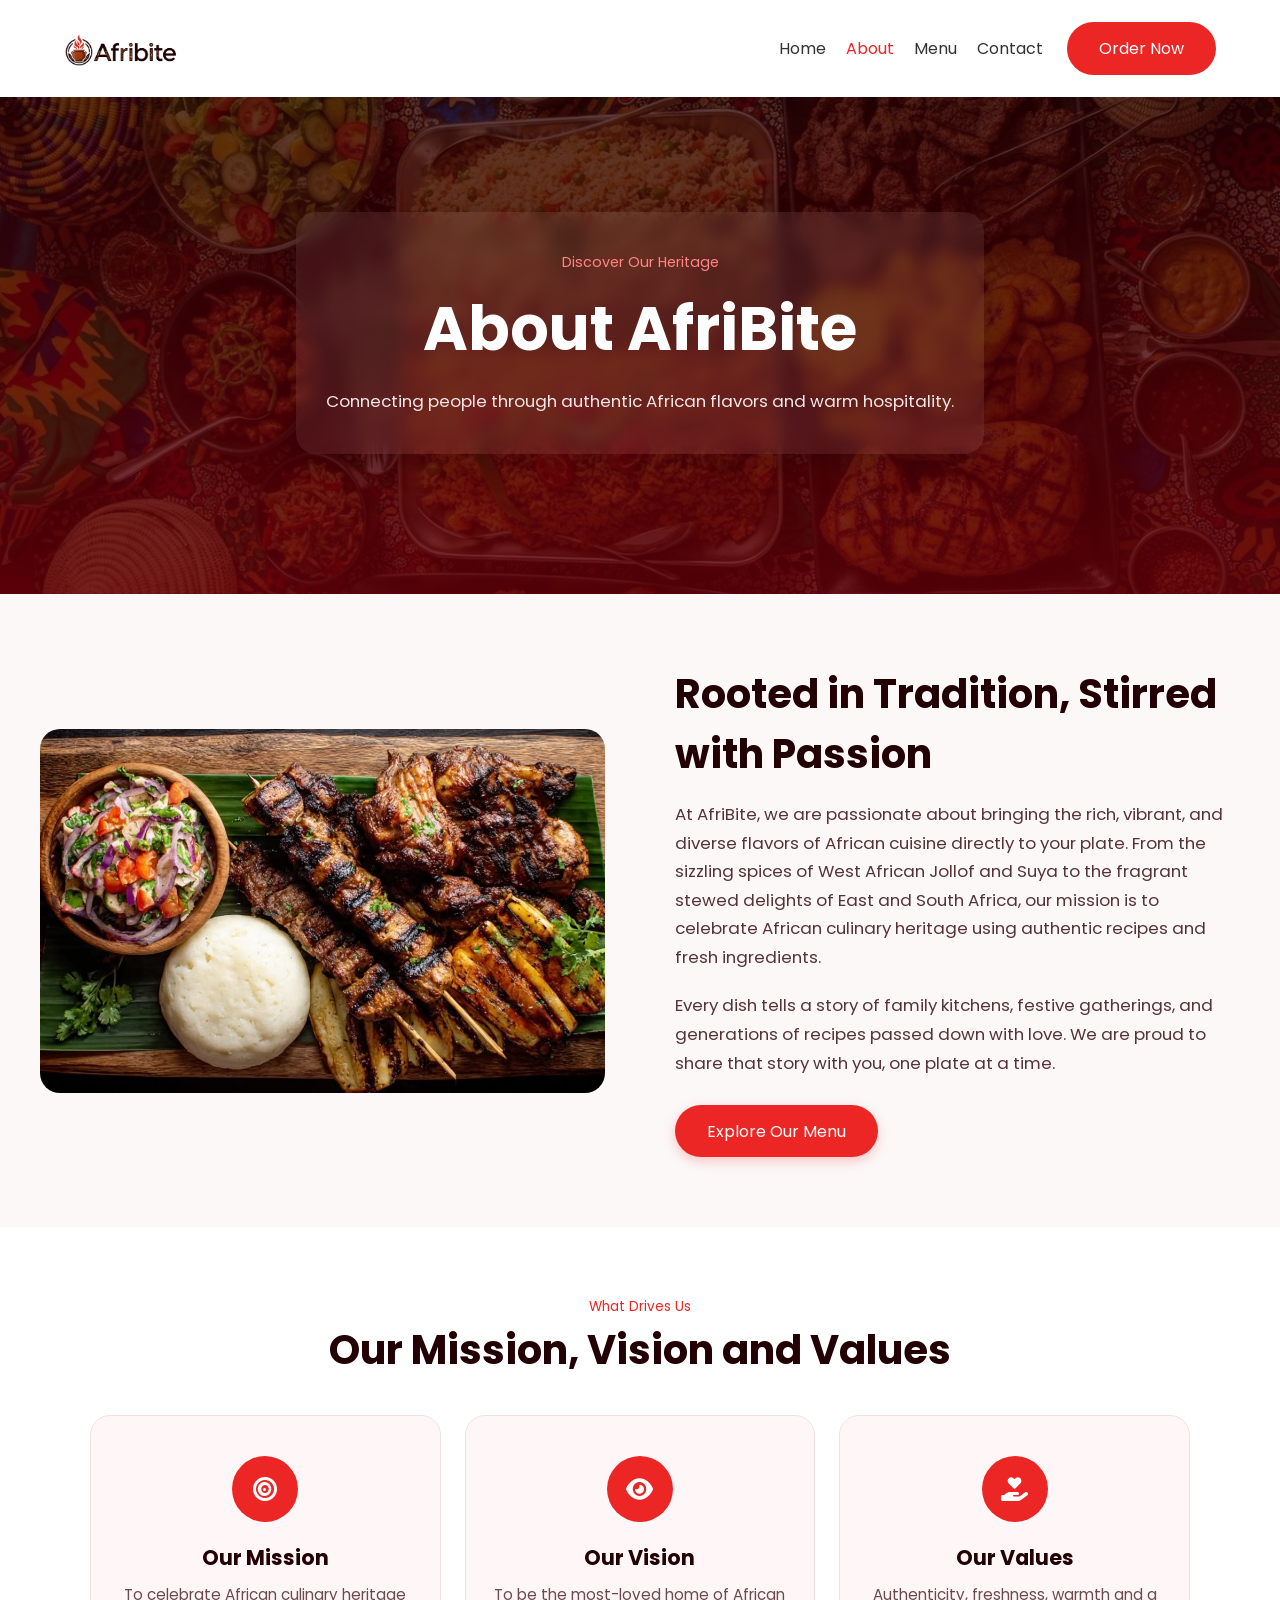
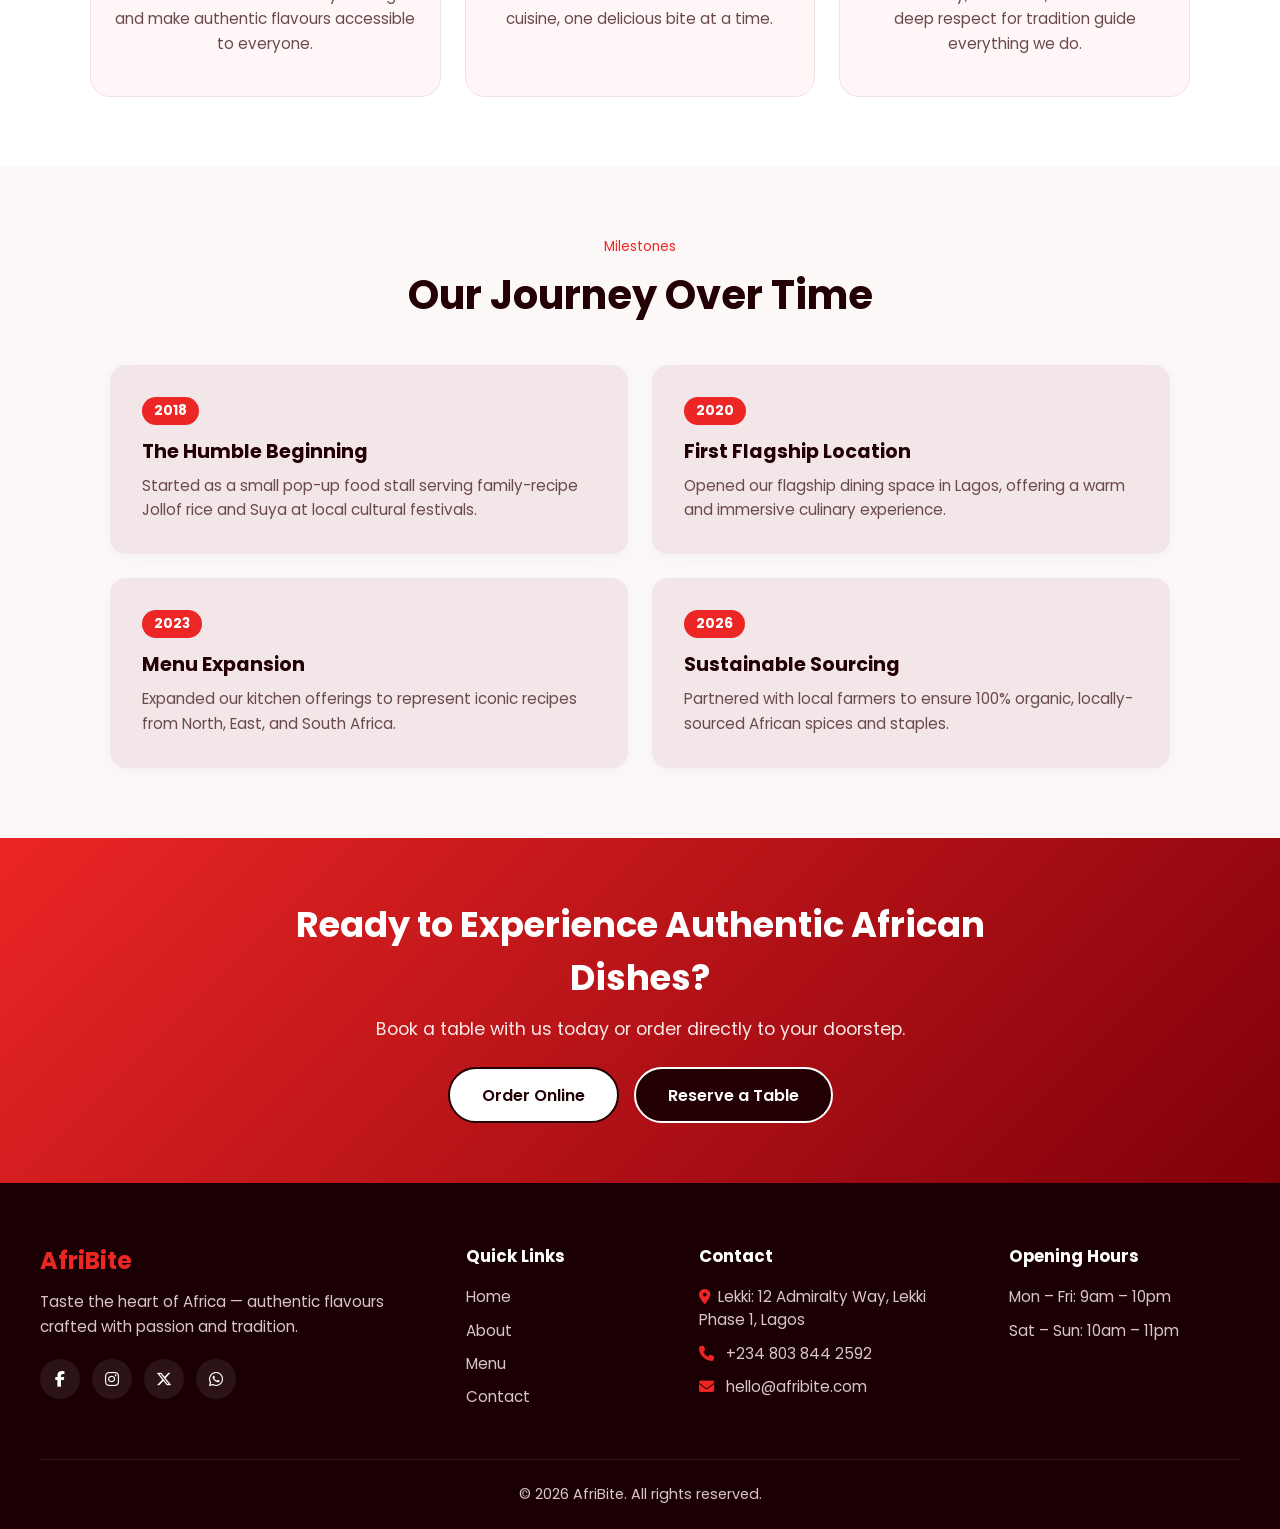
==== about.html @ a1549104 "first commit" ====
<!doctype html>
<html lang="en">
  <head>
    <meta charset="UTF-8" />
    <meta name="viewport" content="width=device-width, initial-scale=1.0" />
    <title>About | Afribite</title>
    <link rel="preconnect" href="https://fonts.googleapis.com" />
    <link rel="preconnect" href="https://fonts.gstatic.com" crossorigin />
    <link
      href="https://fonts.googleapis.com/css2?family=Bricolage+Grotesque:opsz,wght@12..96,200..800&family=Poppins:ital,wght@0,100;0,200;0,300;0,400;0,500;0,600;0,700;0,800;0,900;1,100;1,200;1,300;1,400;1,500;1,600;1,700;1,800;1,900&display=swap"
      rel="stylesheet"
    />
    <link
      rel="stylesheet"
      href="https://cdnjs.cloudflare.com/ajax/libs/font-awesome/6.5.1/css/all.min.css"
      crossorigin="anonymous"
      referrerpolicy="no-referrer"
    />
    <link rel="stylesheet" href="about.css" />
  </head>
  <body>
    <!-- SHARED HEADER -->
    <header class="header">
      <div class="header-container">
        <a href="index.html" class="logo">
          <img src="Assets/Code_Generated_Image.png" alt="Afribite Logo" />
        </a>
        <div class="nav-cta">
          <nav class="nav">
            <ul class="nav-list">
              <li><a href="index.html" class="nav-link">Home</a></li>
              <li><a href="about.html" class="nav-link active">About</a></li>
              <li><a href="menu.html" class="nav-link">Menu</a></li>
              <li><a href="contact.html" class="nav-link">Contact</a></li>
            </ul>
          </nav>

          <div class="header-actions">
            <a href="menu.html" class="btn btn-primary">Order Now</a>
          </div>
        </div>
        <i class="fa-solid fa-bars-staggered menu-icon"></i>
      </div>
    </header>

    <!-- PAGE BANNER -->
    <section class="page-banner">
      <div class="page-banner-inner">
        <p class="banner-eyebrow">Discover Our Heritage</p>
        <h1>About AfriBite</h1>
        <p class="banner-subtitle">
          Connecting people through authentic African flavors and warm
          hospitality.
        </p>
      </div>
    </section>

    <!-- INTRO / STORY -->
    <section class="about-section">
      <div class="about-container">
        <div class="about-image-wrapper">
          <img
            src="Assets/Africa.jpg"
            alt="AfriBite African Dish"
            class="about-img"
          />
        </div>
        <div class="about-content">
          <h2 class="about-title">Rooted in Tradition, Stirred with Passion</h2>
          <p class="about-description">
            At AfriBite, we are passionate about bringing the rich, vibrant, and
            diverse flavors of African cuisine directly to your plate. From the
            sizzling spices of West African Jollof and Suya to the fragrant
            stewed delights of East and South Africa, our mission is to
            celebrate African culinary heritage using authentic recipes and
            fresh ingredients.
          </p>
          <p class="about-description">
            Every dish tells a story of family kitchens, festive gatherings, and
            generations of recipes passed down with love. We are proud to share
            that story with you, one plate at a time.
          </p>
          <a href="menu.html" class="about-btn">Explore Our Menu</a>
        </div>
      </div>
    </section>

    <!-- MISSION / VISION / VALUES -->
    <section class="pillars-section">
      <div class="pillars-head">
        <p class="section-eyebrow">What Drives Us</p>
        <h2>Our Mission, Vision and Values</h2>
      </div>
      <div class="pillars-grid">
        <div class="pillar-card">
          <span class="pillar-icon"><i class="fa-solid fa-bullseye"></i></span>
          <h3>Our Mission</h3>
          <p>
            To celebrate African culinary heritage and make authentic flavours
            accessible to everyone.
          </p>
        </div>
        <div class="pillar-card">
          <span class="pillar-icon"><i class="fa-solid fa-eye"></i></span>
          <h3>Our Vision</h3>
          <p>
            To be the most-loved home of African cuisine, one delicious bite at
            a time.
          </p>
        </div>
        <div class="pillar-card">
          <span class="pillar-icon">
            <i class="fa-solid fa-hand-holding-heart"></i>
          </span>
          <h3>Our Values</h3>
          <p>
            Authenticity, freshness, warmth and a deep respect for tradition
            guide everything we do.
          </p>
        </div>
      </div>
    </section>

    <!--  OUR JOURNEY / TIMELINE -->
    <section class="timeline-section">
      <div class="timeline-head">
        <p class="section-eyebrow">Milestones</p>
        <h2>Our Journey Over Time</h2>
      </div>
      <div class="timeline-grid">
        <div class="timeline-item">
          <div class="timeline-year">2018</div>
          <h3>The Humble Beginning</h3>
          <p>
            Started as a small pop-up food stall serving family-recipe Jollof
            rice and Suya at local cultural festivals.
          </p>
        </div>
        <div class="timeline-item">
          <div class="timeline-year">2020</div>
          <h3>First Flagship Location</h3>
          <p>
            Opened our flagship dining space in Lagos, offering a warm and
            immersive culinary experience.
          </p>
        </div>
        <div class="timeline-item">
          <div class="timeline-year">2023</div>
          <h3>Menu Expansion</h3>
          <p>
            Expanded our kitchen offerings to represent iconic recipes from
            North, East, and South Africa.
          </p>
        </div>
        <div class="timeline-item">
          <div class="timeline-year">2026</div>
          <h3>Sustainable Sourcing</h3>
          <p>
            Partnered with local farmers to ensure 100% organic, locally-sourced
            African spices and staples.
          </p>
        </div>
      </div>
    </section>

    <!--  CALL TO ACTION BANNER -->
    <section class="cta-section">
      <div class="cta-content">
        <h2>Ready to Experience Authentic African Dishes?</h2>
        <p>Book a table with us today or order directly to your doorstep.</p>
        <div class="cta-buttons">
          <a href="menu.html" class="cta-btn primary">Order Online</a>
          <a href="contact.html" class="cta-btn secondary">Reserve a Table</a>
        </div>
      </div>
    </section>

    <!-- FOOTER -->
    <footer class="footer">
      <div class="footer-grid">
        <div class="footer-col footer-brand">
          <h3>AfriBite</h3>
          <p>
            Taste the heart of Africa — authentic flavours crafted with passion
            and tradition.
          </p>
          <div class="footer-socials">
            <a href="#" aria-label="Facebook"
              ><i class="fa-brands fa-facebook-f"></i
            ></a>
            <a href="#" aria-label="Instagram"
              ><i class="fa-brands fa-instagram"></i
            ></a>
            <a href="#" aria-label="Twitter"
              ><i class="fa-brands fa-x-twitter"></i
            ></a>
            <a href="#" aria-label="WhatsApp"
              ><i class="fa-brands fa-whatsapp"></i
            ></a>
          </div>
        </div>
        <div class="footer-col">
          <h4>Quick Links</h4>
          <ul>
            <li><a href="index.html">Home</a></li>
            <li><a href="about.html">About</a></li>
            <li><a href="menu.html">Menu</a></li>
            <li><a href="contact.html">Contact</a></li>
          </ul>
        </div>
        <div class="footer-col">
          <h4>Contact</h4>
          <ul>
            <li>
              <i class="fa-solid fa-location-dot"></i>Lekki: 12 Admiralty Way,
              Lekki Phase 1, Lagos
            </li>
            <li><i class="fa-solid fa-phone"></i> +234 803 844 2592</li>
            <li><i class="fa-solid fa-envelope"></i> hello@afribite.com</li>
          </ul>
        </div>
        <div class="footer-col">
          <h4>Opening Hours</h4>
          <ul>
            <li>Mon – Fri: 9am – 10pm</li>
            <li>Sat – Sun: 10am – 11pm</li>
          </ul>
        </div>
      </div>
      <div class="footer-bottom">
        <p>© 2026 AfriBite. All rights reserved.</p>
      </div>
    </footer>
  </body>
</html>
---- about.css ----
/* ========= BASE ========= */
* {
  padding: 0;
  margin: 0;
  box-sizing: border-box;
}

img {
  max-width: 100%;
  vertical-align: middle;
}
body {
  font-family: "Poppins", sans-serif;
  color: #230003;
  background-color: #fcf8f8;
}

.section-eyebrow {
  font-size: 0.85rem;
  color: #eb2625;
  margin-bottom: 8px;
}

/* ========= HEADER ========= */
.header {
  background-color: #ffffff;
  position: fixed;
  top: 0;
  left: 0;
  width: 100%;
  z-index: 100;
  box-shadow: 0 4px 20px #23000314;
}
.menu-icon {
  display: block;
  font-size: 1.5rem;
  color: #230003;
  cursor: pointer;
}
.header-container {
  padding: 1rem 1.5rem;
  display: flex;
  align-items: center;
  justify-content: space-between;
  max-width: 1200px;
  margin: 0 auto;
}
.header .logo img {
  width: 120px;
  display: block;
}
.header .nav {
  display: none;
}
.header .btn {
  display: none;
}

/* ========= NEW & IMPROVED PAGE BANNER ========= */
.page-banner {
  margin-top: 72px;
  background:
    linear-gradient(#230003bf, #5d0008d9),
    url("Assets/“Holiday Gift Inspiration for Friends & Family”.jpg");
  background-size: cover;
  background-position: center;
  padding: 100px 20px;
  text-align: center;
  color: #ffffff;
  display: flex;
  justify-content: center;
  align-items: center;
}

.page-banner-inner {
  max-width: 800px;
  background: #ffffff12;
  backdrop-filter: blur(8px);
  -webkit-backdrop-filter: blur(8px);
  padding: 40px 30px;
  border-radius: 20px;
  box-shadow: 0 8px 32px 0 #00000033;
}

.banner-eyebrow {
  font-size: 0.9rem;
  color: #ff8585;
  margin-bottom: 10px;
}

.page-banner h1 {
  font-family: "Poppins", sans-serif;
  font-size: 2.8rem;
  margin-bottom: 15px;
  color: #ffffff;
}

.banner-subtitle {
  font-size: 1.05rem;
  color: #f3e6e8;
  line-height: 1.5;
}

/* ========= ABOUT SECTION ========= */

.about-section {
  width: 100%;
  padding: 70px 20px;
}

.about-container {
  max-width: 1200px;
  margin: 0 auto;
  display: flex;
  flex-direction: column;
  align-items: center;
  gap: 2.5rem;
}

.about-image-wrapper {
  width: 100%;
}

.about-img {
  width: 100%;
  max-height: 480px;
  object-fit: cover;
  border-radius: 1.25rem;
}

.about-content {
  width: 100%;
  color: #230003;
}

.about-title {
  font-size: 2rem;
  margin-top: 0;
  margin-bottom: 1rem;
  color: #230003;
}

.about-description {
  font-size: 1rem;
  margin-bottom: 1.25rem;
  color: #553337;
  line-height: 1.7;
}

.about-btn {
  display: inline-block;
  background-color: #eb2625;
  color: #ffffff;
  font-size: 1rem;
  text-decoration: none;
  padding: 0.85rem 2rem;
  border-radius: 50px;
  box-shadow: 0 4px 12px rgba(235, 38, 37, 0.25);
  margin-top: 0.5rem;
}

.about-btn:hover {
  background-color: #230003;
  transform: translateY(-2px);
}

/* ========= PILLARS SECTION ========= */
.pillars-section {
  background-color: #ffffff;
  padding: 70px 20px;
  text-align: center;
}
.pillars-head h2 {
  font-size: 2rem;
  color: #230003;
  line-height: 1.25;
}
.pillars-grid {
  max-width: 1100px;
  margin: 40px auto 0;
  display: grid;
  grid-template-columns: 1fr;
  gap: 1.5rem;
}
.pillar-card {
  background-color: #fff7f7;
  border: 1px solid #f2e1e2;
  border-radius: 1.25rem;
  padding: 2.5rem 1.5rem;
}
.pillar-card:hover {
  transform: translateY(-5px);
  box-shadow: 0 10px 20px #0000000d;
}

.pillar-icon {
  width: 66px;
  height: 66px;
  border-radius: 50%;
  background-color: #eb2625;
  color: #ffffff;
  font-size: 1.5rem;
  display: inline-flex;
  align-items: center;
  justify-content: center;
  margin-bottom: 1.25rem;
}
.pillar-card h3 {
  color: #230003;
  font-size: 1.3rem;
  margin-bottom: 0.6rem;
}
.pillar-card p {
  color: #6b4a4f;
  font-size: 0.95rem;
  line-height: 1.6;
}

/* ========= NEW: TIMELINE SECTION ========= */
.timeline-section {
  padding: 70px 20px;
  max-width: 1100px;
  margin: 0 auto;
  text-align: center;
}
.timeline-head h2 {
  font-size: 2rem;
  color: #230003;
  margin-bottom: 40px;
}
.timeline-grid {
  display: grid;
  grid-template-columns: 1fr;
  gap: 1.5rem;
  text-align: left;
}
.timeline-item {
  background-color: #f3e6e8;
  padding: 2rem;
  border-radius: 1rem;
  box-shadow: 0 4px 15px #00000008;
}
.timeline-year {
  display: inline-block;
  background-color: #eb2625;
  color: #ffffff;
  font-weight: 700;
  font-size: 0.85rem;
  padding: 4px 12px;
  border-radius: 20px;
  margin-bottom: 12px;
}
.timeline-item h3 {
  font-size: 1.2rem;
  color: #230003;
  margin-bottom: 8px;
}
.timeline-item p {
  color: #6b4a4f;
  font-size: 0.95rem;
  line-height: 1.6;
}

/* ========= NEW: CTA BANNER ========= */
.cta-section {
  background: linear-gradient(135deg, #eb2625, #80000a);
  color: #ffffff;
  padding: 60px 20px;
  text-align: center;
}
.cta-content {
  max-width: 800px;
  margin: 0 auto;
}
.cta-content h2 {
  font-size: 2.2rem;
  margin-bottom: 12px;
}
.cta-content p {
  font-size: 1.1rem;
  margin-bottom: 25px;
  opacity: 0.9;
}
.cta-buttons {
  display: flex;
  gap: 15px;
  justify-content: center;
  flex-wrap: wrap;
}
.cta-btn {
  padding: 0.85rem 2rem;
  border-radius: 50px;
  text-decoration: none;
  font-weight: 600;
  transition: all 0.3s ease;
}
.cta-btn.primary {
  background-color: #ffffff;
  color: #230003;
  border: 2px solid #230003;
}
.cta-btn.primary:hover {
  background-color: #230003;
  color: #ffffff;
  border: 2px solid #ffffff;
}
.cta-btn.secondary {
  border: 2px solid #ffffff;
  color: #ffffff;
  background-color: #230003;
}
.cta-btn.secondary:hover {
  background-color: #ffffff;
  color: #230003;
  border: 2px solid #230003;
}

/* ========= FOOTER ========= */
.footer {
  background-color: #1a0002;
  color: #d9c5c8;
  padding: 60px 20px 0;
}
.footer-grid {
  max-width: 1200px;
  margin: 0 auto;
  display: grid;
  grid-template-columns: 1fr;
  gap: 2rem;
}
.footer-col h3 {
  color: #eb2625;
  font-size: 1.5rem;
  margin-bottom: 0.75rem;
}
.footer-col h4 {
  color: #ffffff;
  font-size: 1.05rem;
  margin-bottom: 1rem;
}
.footer-brand p {
  font-size: 0.95rem;
  line-height: 1.6;
  margin-bottom: 1.25rem;
}
.footer-socials {
  display: flex;
  gap: 12px;
}
.footer-socials a {
  width: 40px;
  height: 40px;
  border-radius: 50%;
  background-color: #ffffff14;
  color: #ffffff;
  display: inline-flex;
  align-items: center;
  justify-content: center;
  text-decoration: none;
}
.footer-socials a:hover {
  background-color: #eb2625;
}
.footer-col ul {
  list-style: none;
}
.footer-col ul li {
  margin-bottom: 0.65rem;
  font-size: 0.95rem;
}
.footer-col ul li i {
  color: #eb2625;
  margin-right: 8px;
}
.footer-col ul li a {
  color: #d9c5c8;
  text-decoration: none;
}
.footer-col ul li a:hover {
  color: #eb2625;
}
.footer-bottom {
  max-width: 1200px;
  margin: 2.5rem auto 0;
  border-top: 1px solid #ffffff1a;
  padding: 1.5rem 0;
  text-align: center;
  font-size: 0.9rem;
}

/* ========= RESPONSIVE (MEDIA QUERIES) ========= */
@media (min-width: 768px) {
  .header .nav {
    display: block;
  }
  .header .nav-list {
    display: flex;
    list-style: none;
    gap: 1.25rem;
  }
  .header .nav-link {
    text-decoration: none;
    color: #333333;
  }
  .header .nav-link:hover,
  .header .nav-link.active {
    color: #eb2625;
  }
  .header .menu-icon {
    display: none;
  }
  .header .btn {
    display: inline-block;
    padding: 0.85rem 2rem;
    border-radius: 50px;
    text-decoration: none;
    text-align: center;
  }
  .header .btn-primary {
    background-color: #eb2625;
    color: #ffffff;
  }
  .header .nav-cta {
    display: flex;
    align-items: center;
    gap: 1.5rem;
  }

  .page-banner {
    padding: 140px 20px;
  }

  .page-banner h1 {
    font-size: 3.8rem;
  }

  .about-container {
    flex-direction: row;
    justify-content: space-between;
    align-items: center;
  }

  .about-image-wrapper {
    flex: 1;
  }
  .about-content {
    flex: 1;
    padding-left: 30px;
  }
  .about-title {
    font-size: 2.5rem;
  }
  .about-description {
    font-size: 1.05rem;
  }

  .pillars-head h2,
  .timeline-head h2,
  .team-head h2,
  .testimonials-head h2 {
    font-size: 2.5rem;
  }

  .pillars-grid,
  .team-grid {
    grid-template-columns: repeat(3, 1fr);
  }

  .timeline-grid {
    grid-template-columns: repeat(2, 1fr);
  }

  .footer-grid {
    grid-template-columns: 2fr 1fr 1.4fr 1.2fr;
    gap: 2.5rem;
  }
}
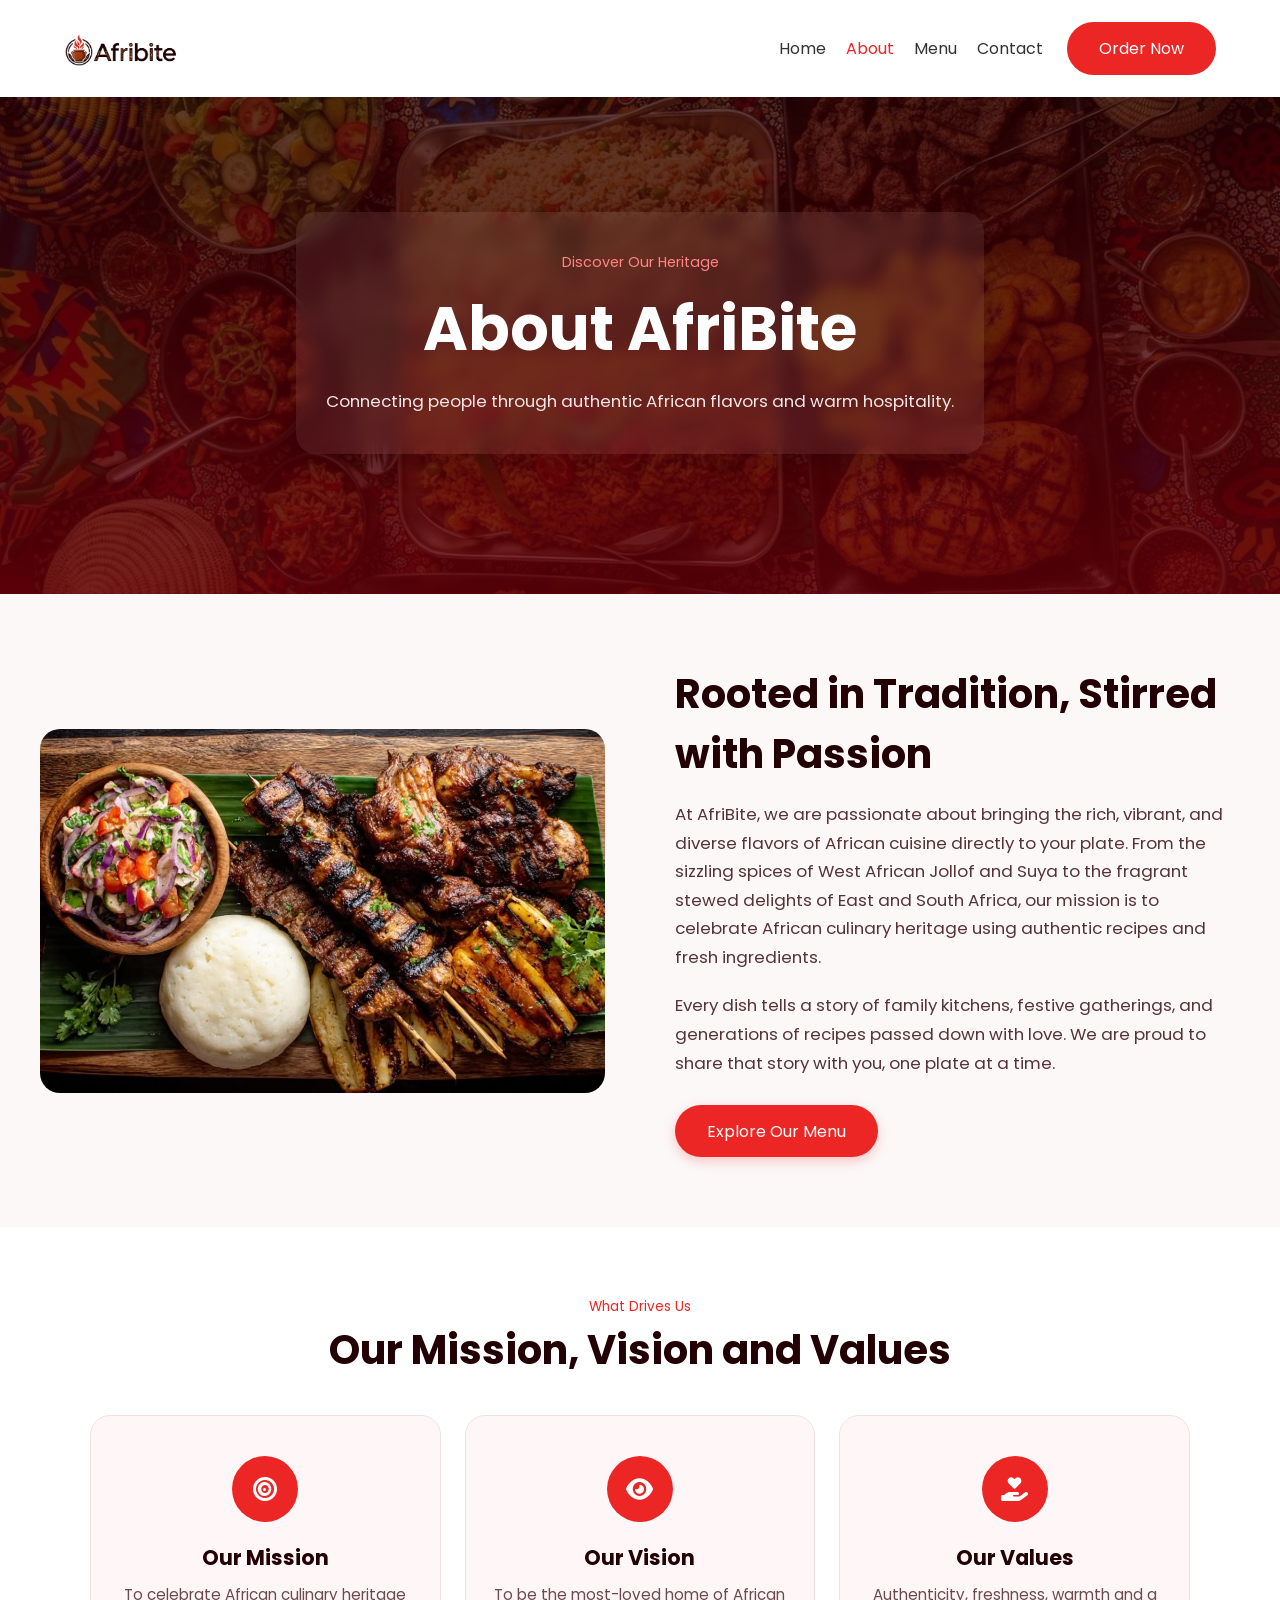
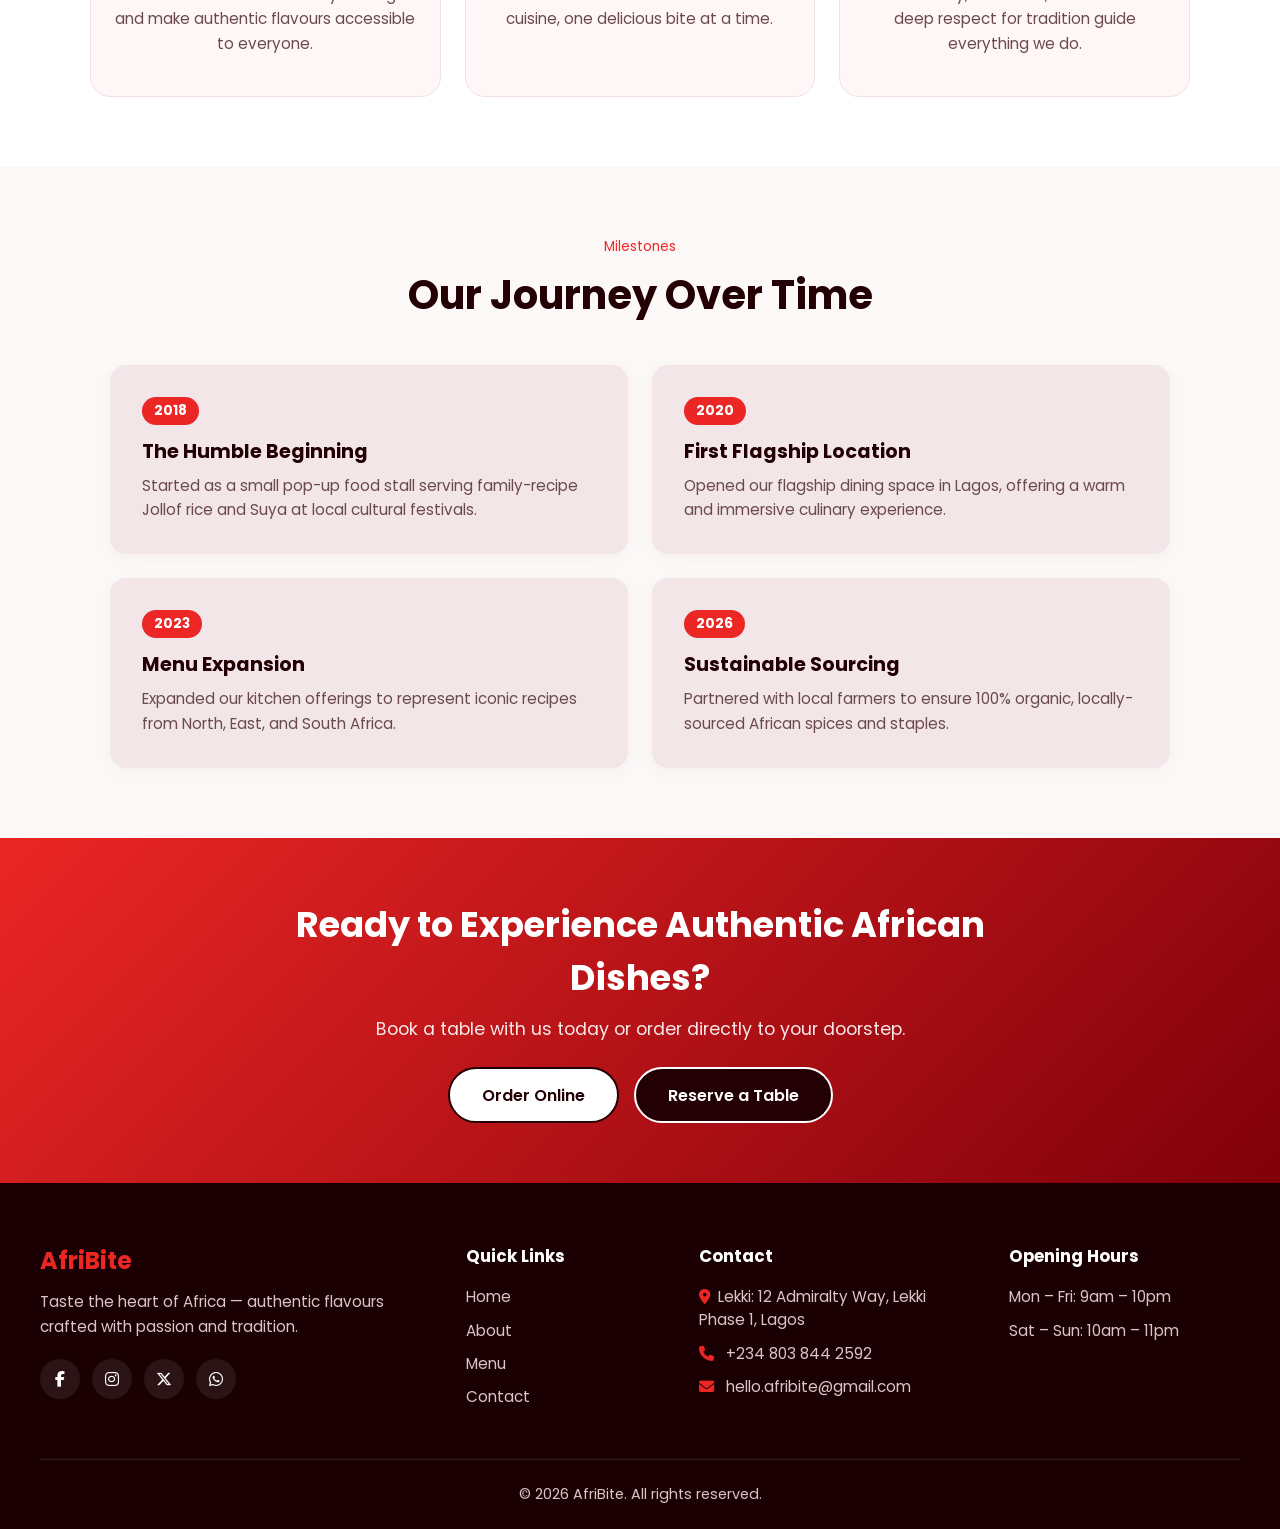
==== commit b066ba06: "Update about.html" ====
--- a/about.html
+++ b/about.html
@@ -216,7 +216,7 @@
               Lekki Phase 1, Lagos
             </li>
             <li><i class="fa-solid fa-phone"></i> +234 803 844 2592</li>
-            <li><i class="fa-solid fa-envelope"></i> hello@afribite.com</li>
+            <li><i class="fa-solid fa-envelope"></i>  hello.afribite@gmail.com</li>
           </ul>
         </div>
         <div class="footer-col">
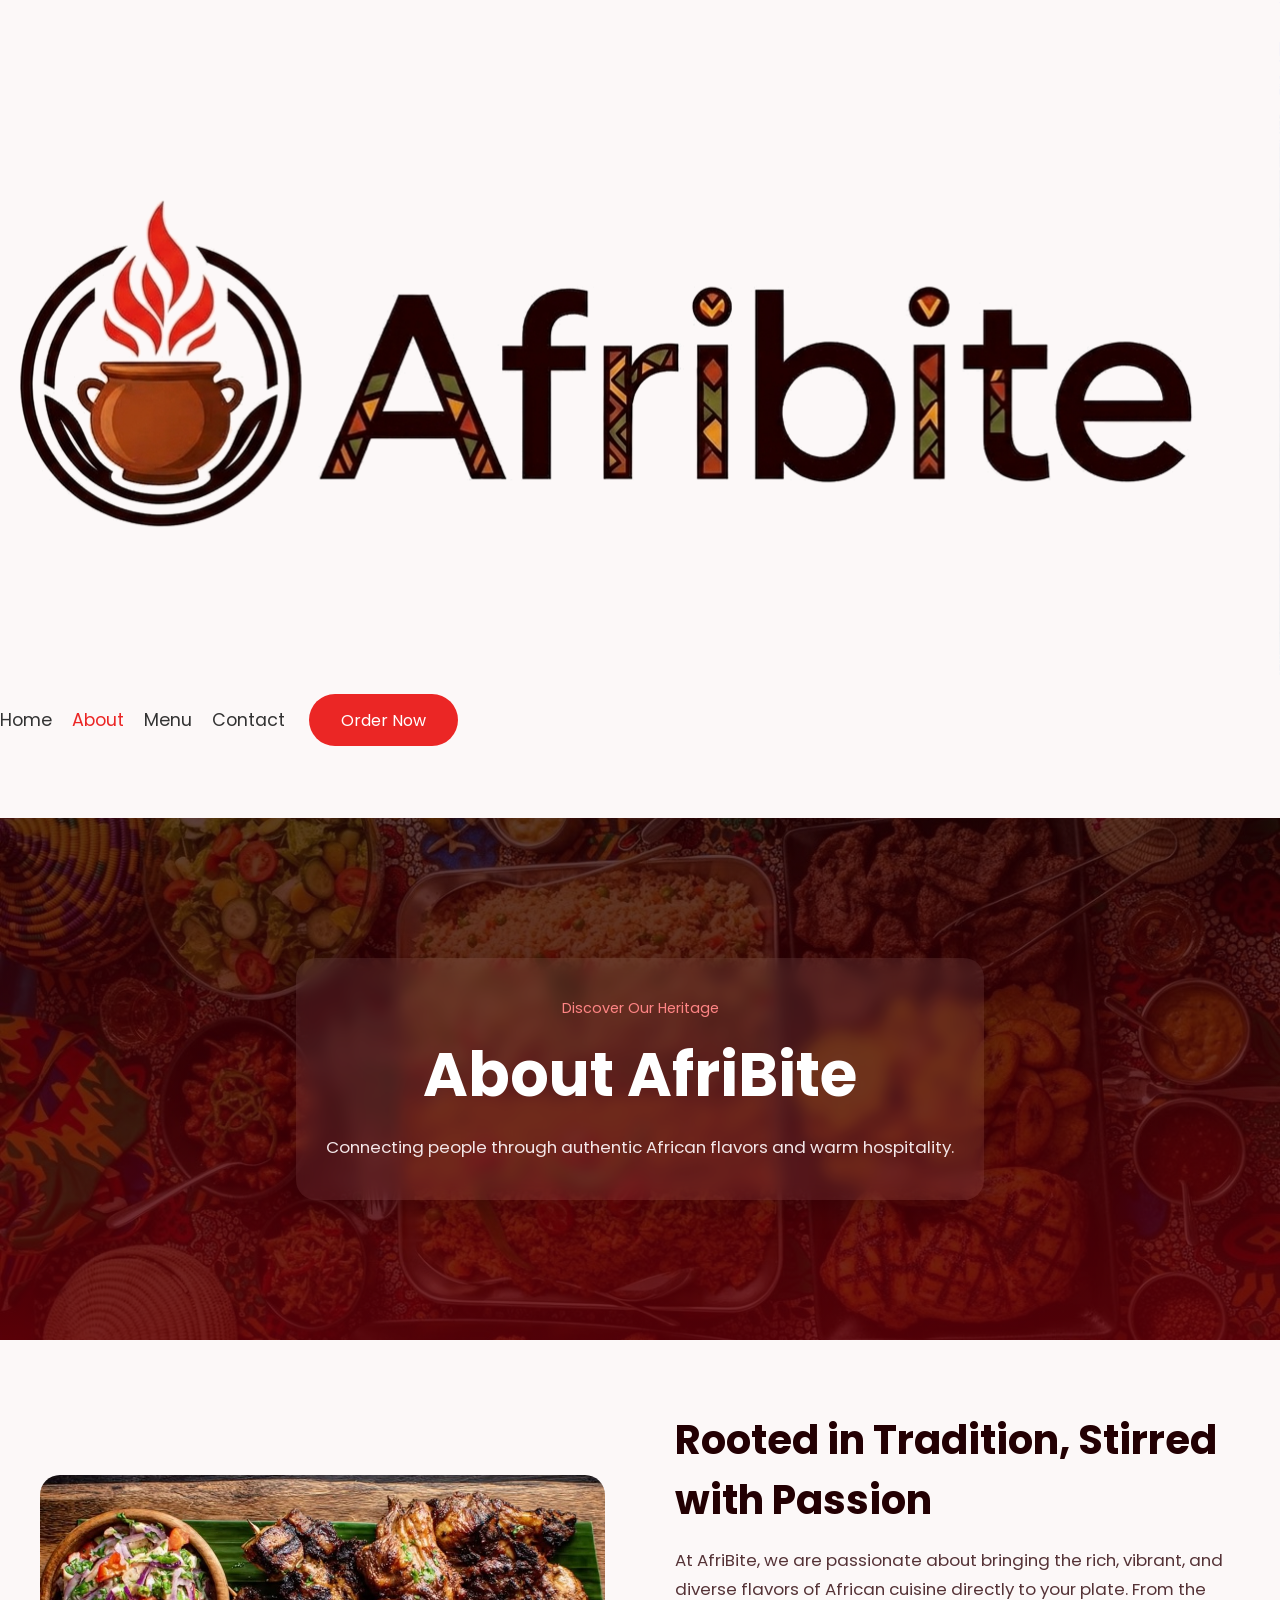
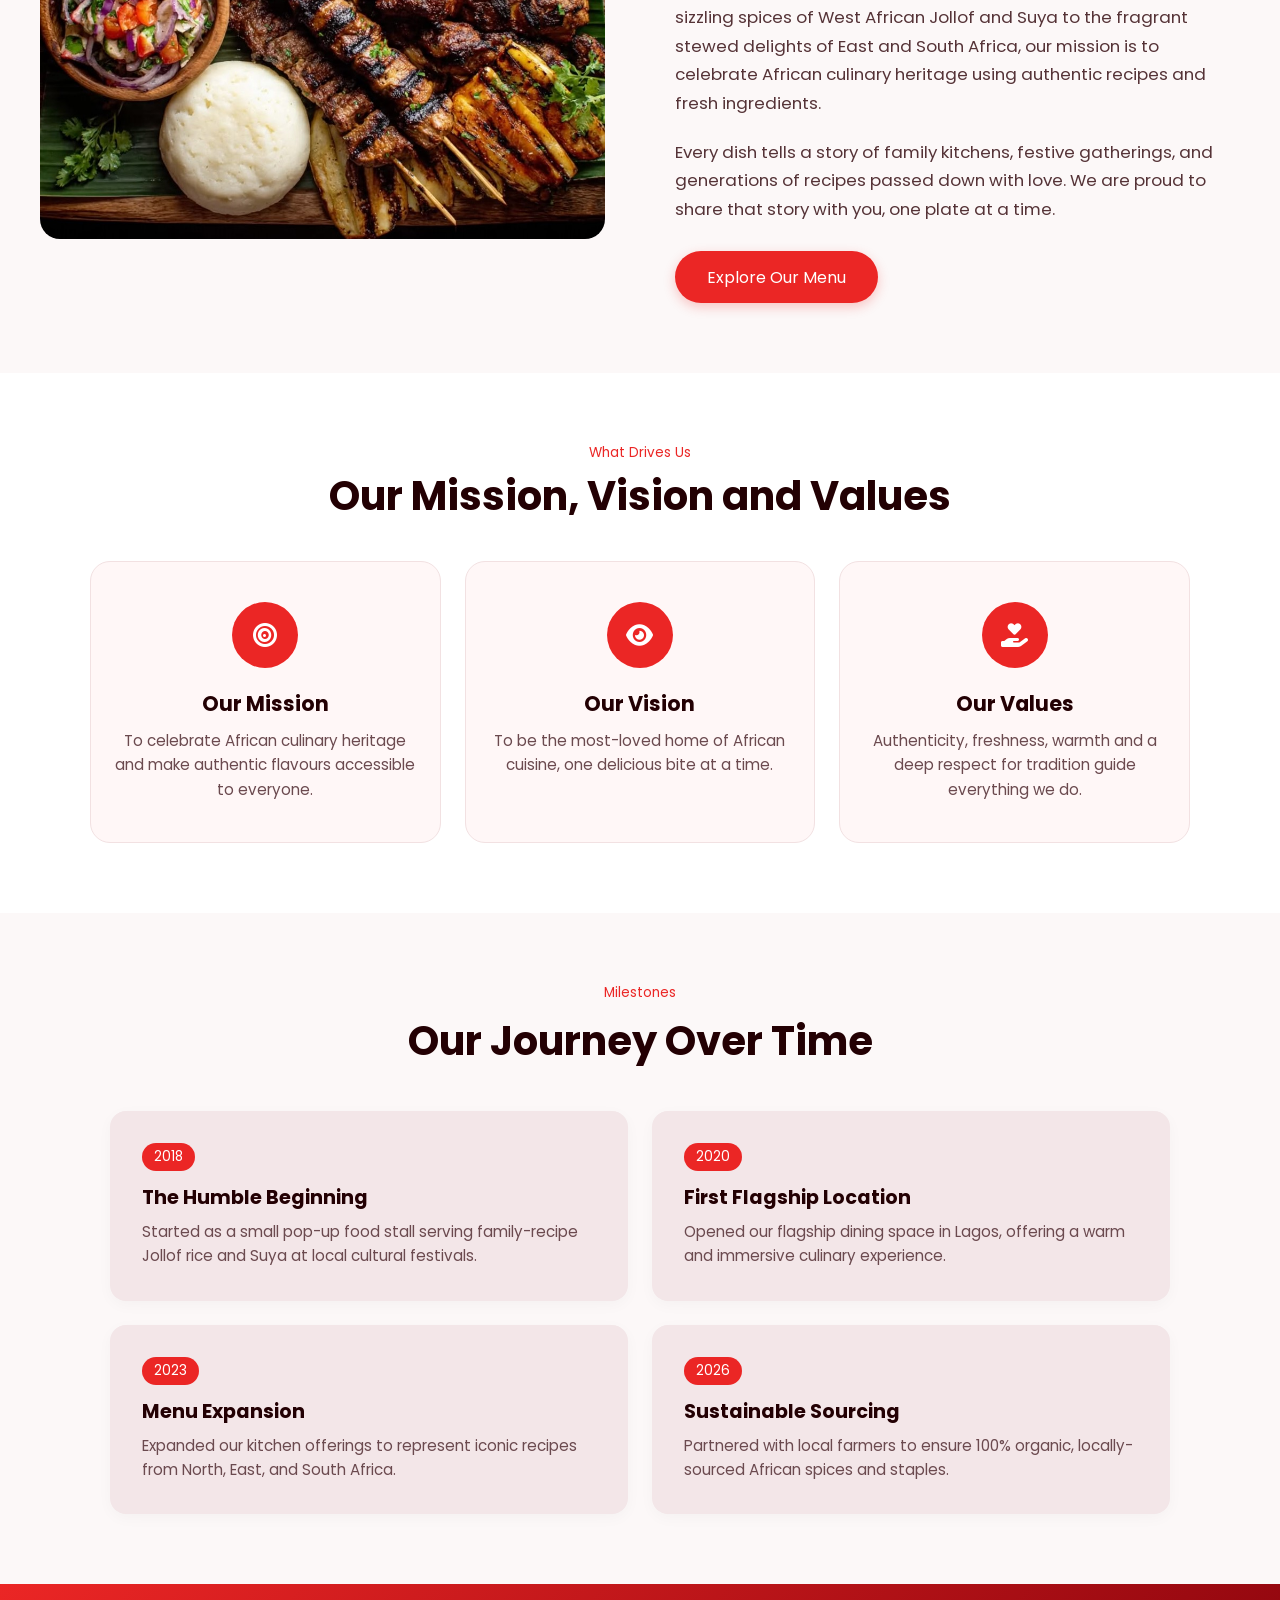
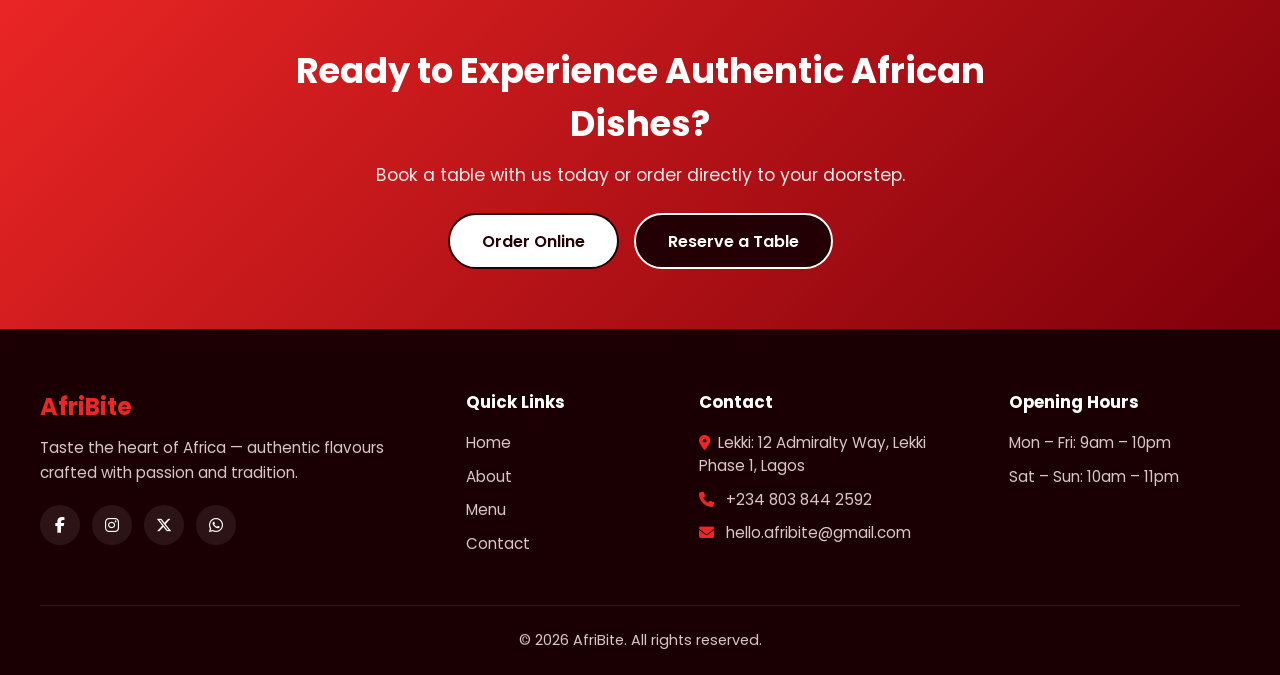
==== commit 77ef52d3: "Update about.html" ====
--- a/about.html
+++ b/about.html
@@ -1,4 +1,4 @@
-<!doctype html>
+ <!doctype html>
 <html lang="en">
   <head>
     <meta charset="UTF-8" />
@@ -25,6 +25,15 @@
         <a href="index.html" class="logo">
           <img src="Assets/Code_Generated_Image.png" alt="Afribite Logo" />
         </a>
+
+        <!-- Pure CSS Toggle Checkbox -->
+        <input type="checkbox" id="nav-toggle" class="nav-toggle" />
+
+        <!-- Mobile Hamburger Toggle Label -->
+        <label for="nav-toggle" class="menu-icon-label">
+          <i class="fa-solid fa-bars-staggered menu-icon"></i>
+        </label>
+
         <div class="nav-cta">
           <nav class="nav">
             <ul class="nav-list">
@@ -39,7 +48,6 @@
             <a href="menu.html" class="btn btn-primary">Order Now</a>
           </div>
         </div>
-        <i class="fa-solid fa-bars-staggered menu-icon"></i>
       </div>
     </header>
 
@@ -216,7 +224,9 @@
               Lekki Phase 1, Lagos
             </li>
             <li><i class="fa-solid fa-phone"></i> +234 803 844 2592</li>
-            <li><i class="fa-solid fa-envelope"></i>  hello.afribite@gmail.com</li>
+            <li>
+              <i class="fa-solid fa-envelope"></i> hello.afribite@gmail.com
+            </li>
           </ul>
         </div>
         <div class="footer-col">
--- a/about.css
+++ b/about.css
@@ -1,4 +1,4 @@
-/* ========= BASE ========= */
+ /* ========= BASE ========= */
 * {
   padding: 0;
   margin: 0;
@@ -22,41 +22,90 @@
 }
 
 /* ========= HEADER ========= */
-.header {
-  background-color: #ffffff;
-  position: fixed;
-  top: 0;
+
+.nav-toggle {
+  display: none;
+}
+
+.menu-icon {
+  display: flex;
+  align-items: center;
+  justify-content: center;
+  font-size: 1.5rem;
+  color: #230003;
+  cursor: pointer;
+}
+
+.menu-icon .icon-close {
+  display: none;
+}
+
+.nav-cta {
+  display: none;
+  flex-direction: column;
+  position: absolute;
+  top: 100%;
   left: 0;
   width: 100%;
-  z-index: 100;
-  box-shadow: 0 4px 20px #23000314;
-}
-.menu-icon {
+  background-color: #ffffff;
+  padding: 1.5rem 1rem;
+  box-shadow: 0 10px 15px rgba(0, 0, 0, 0.1);
+  gap: 1.5rem;
+}
+
+.header .nav {
   display: block;
-  font-size: 1.5rem;
-  color: #230003;
-  cursor: pointer;
-}
-.header-container {
-  padding: 1rem 1.5rem;
-  display: flex;
-  align-items: center;
-  justify-content: space-between;
-  max-width: 1200px;
-  margin: 0 auto;
-}
-.header .logo img {
-  width: 120px;
-  display: block;
-}
-.header .nav {
+}
+
+.nav-list {
+  list-style: none;
+  display: flex;
+  flex-direction: column;
+  gap: 1rem;
+  text-align: center;
+}
+
+.nav-link {
+  text-decoration: none;
+  color: #230003;
+  font-size: 1.1rem;
+}
+
+.nav-link.active,
+.nav-link:hover {
+  color: #eb2625;
+}
+
+.header-actions {
+  display: flex;
+  justify-content: center;
+}
+
+.header .btn {
+  display: inline-block;
+  padding: 0.85rem 2rem;
+  border-radius: 50px;
+  text-decoration: none;
+  text-align: center;
+}
+
+.header .btn-primary {
+  background-color: #eb2625;
+  color: #ffffff;
+}
+
+.nav-toggle:checked ~ .nav-cta {
+  display: flex;
+}
+
+.nav-toggle:checked ~ .menu-icon .icon-open {
   display: none;
 }
-.header .btn {
-  display: none;
-}
-
-/* ========= NEW & IMPROVED PAGE BANNER ========= */
+
+.nav-toggle:checked ~ .menu-icon .icon-close {
+  display: inline-block;
+}
+/* ========= PAGE BANNER ========= */
 .page-banner {
   margin-top: 72px;
   background:
@@ -244,7 +293,6 @@
   display: inline-block;
   background-color: #eb2625;
   color: #ffffff;
-  font-weight: 700;
   font-size: 0.85rem;
   padding: 4px 12px;
   border-radius: 20px;
@@ -390,40 +438,30 @@
 
 /* ========= RESPONSIVE (MEDIA QUERIES) ========= */
 @media (min-width: 768px) {
-  .header .nav {
-    display: block;
-  }
-  .header .nav-list {
+  .menu-icon,
+  .nav-toggle {
+    display: none;
+  }
+
+  .nav-cta {
     display: flex;
-    list-style: none;
-    gap: 1.25rem;
-  }
-  .header .nav-link {
-    text-decoration: none;
-    color: #333333;
-  }
-  .header .nav-link:hover,
-  .header .nav-link.active {
-    color: #eb2625;
-  }
-  .header .menu-icon {
-    display: none;
-  }
-  .header .btn {
-    display: inline-block;
-    padding: 0.85rem 2rem;
-    border-radius: 50px;
-    text-decoration: none;
-    text-align: center;
-  }
-  .header .btn-primary {
-    background-color: #eb2625;
-    color: #ffffff;
-  }
-  .header .nav-cta {
-    display: flex;
+    position: static;
+    padding: 0;
+    box-shadow: none;
+    flex-direction: row;
     align-items: center;
     gap: 1.5rem;
+    width: auto;
+    background-color: transparent;
+  }
+
+  .nav-list {
+    flex-direction: row;
+    gap: 1.25rem;
+  }
+
+  .nav-link {
+    color: #333333;
   }
 
   .page-banner {
